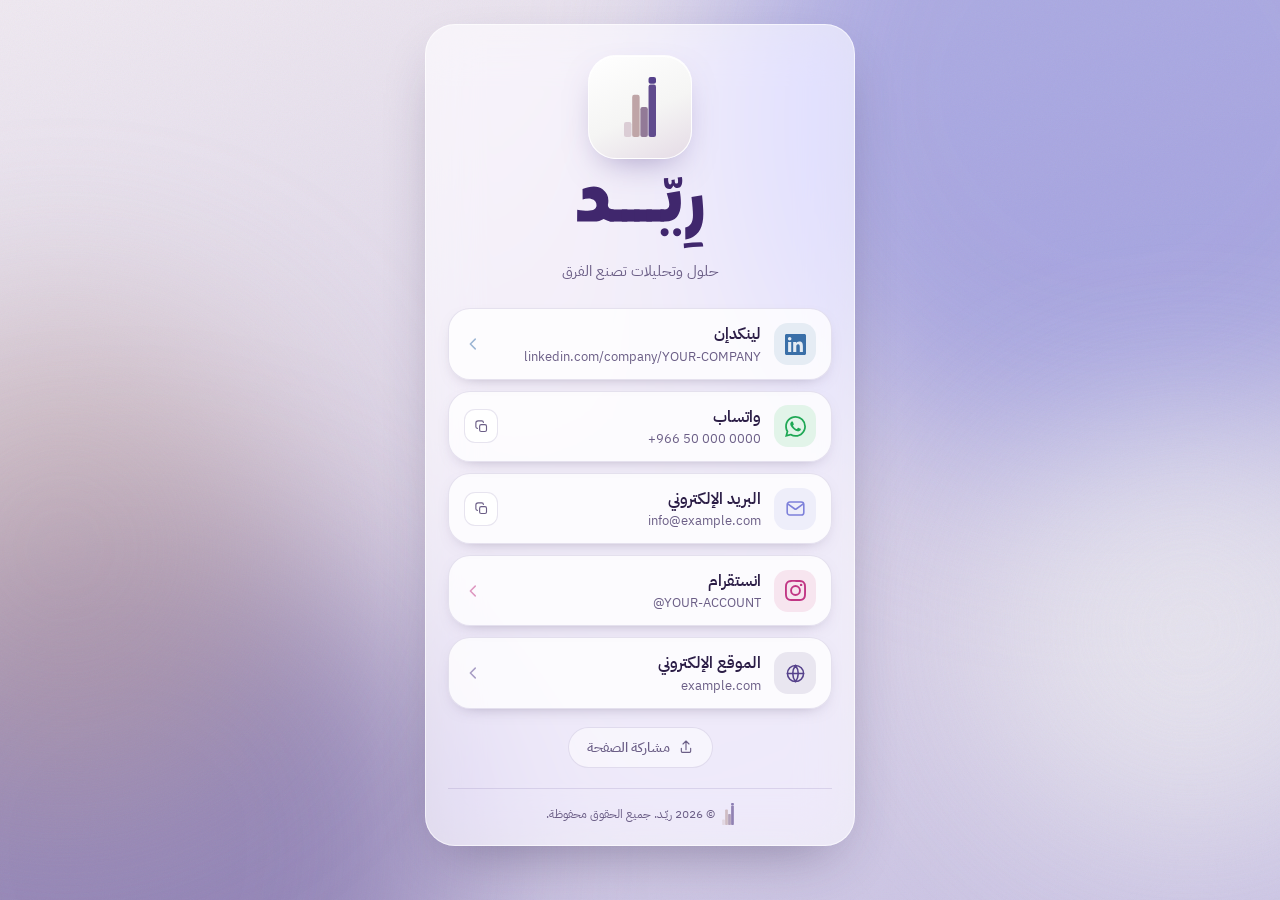
==== index.html @ 71f892b1 "Add Rayyed link-in-bio page A single static page collecting the company's LinkedIn, WhatsApp, email," ====
<!DOCTYPE html>
<html lang="ar" dir="rtl">
<head>
<meta charset="utf-8">
<meta name="viewport" content="width=device-width, initial-scale=1, viewport-fit=cover">
<title>ريّــد — روابط التواصل</title>
<meta name="description" content="كل روابط شركة ريّد في مكان واحد: لينكدإن، واتساب، البريد الإلكتروني، انستقرام، والموقع الإلكتروني.">
<meta name="theme-color" content="#55418B">

<meta property="og:type" content="website">
<meta property="og:title" content="ريّــد — روابط التواصل">
<meta property="og:description" content="كل روابط شركة ريّد في مكان واحد.">
<meta property="og:image" content="assets/og.jpg">
<meta name="twitter:card" content="summary_large_image">

<link rel="icon" href="assets/favicon.svg" type="image/svg+xml">
<link rel="apple-touch-icon" href="assets/apple-touch-icon.png">

<link rel="preconnect" href="https://fonts.googleapis.com">
<link rel="preconnect" href="https://fonts.gstatic.com" crossorigin>
<link href="https://fonts.googleapis.com/css2?family=IBM+Plex+Sans+Arabic:wght@400;500;600;700&display=swap" rel="stylesheet">

<link rel="stylesheet" href="styles.css">
</head>
<body>

<div class="aurora" aria-hidden="true">
  <span class="blob blob-1"></span>
  <span class="blob blob-2"></span>
  <span class="blob blob-3"></span>
  <span class="blob blob-4"></span>
  <span class="grain"></span>
</div>

<main class="card">

  <header class="head">
    <div class="logo-tile">
      <img src="assets/logo-mark.svg" alt="" width="66" height="124" class="logo-mark">
    </div>
    <h1 class="brand">
      <img src="assets/logo-wordmark.svg" alt="ريّــد" width="206" height="119" class="wordmark" id="wordmark">
    </h1>
    <p class="tagline" id="tagline">حلول وتحليلات تصنع الفرق</p>
  </header>

  <nav class="links" id="links" aria-label="روابط التواصل"></nav>

  <div class="actions">
    <button class="share" id="share" type="button">
      <svg viewBox="0 0 24 24" aria-hidden="true"><path d="M12 3v13M12 3 7.5 7.5M12 3l4.5 4.5M5 14v4.5A1.5 1.5 0 0 0 6.5 20h11a1.5 1.5 0 0 0 1.5-1.5V14"/></svg>
      <span>مشاركة الصفحة</span>
    </button>
  </div>

  <footer class="foot">
    <img src="assets/logo-mark.svg" alt="" width="12" height="22" aria-hidden="true">
    <span>© <span id="year">2026</span> ريّــد. جميع الحقوق محفوظة.</span>
  </footer>

</main>

<div class="toast" id="toast" role="status" aria-live="polite"></div>

<script src="config.js"></script>
<script src="app.js"></script>
</body>
</html>
---- styles.css ----
/* ريّــد — link in bio
   Brand palette taken from the company colour sheet + logo artwork. */

:root{
  /* palette */
  --white-smoke:   #F5F5F4;
  --lavender-blush:#E5DBE6;
  --rosy-taupe:    #BBA0A0;
  --periwinkle:    #7D80DA;
  --dusty-grape:   #55418B;
  --deep-purple:   #40276D;

  /* logo tints */
  --tint-1:#DBCDD5;
  --tint-2:#BFA5A7;
  --tint-3:#927A97;
  --tint-4:#604B8D;

  --ink:        #2B1D46;
  --ink-soft:   #6B5E86;
  --surface:    rgba(255,255,255,.62);
  --surface-2:  rgba(255,255,255,.78);
  --hairline:   rgba(85,65,139,.14);
  --shadow:     0 24px 60px -24px rgba(43,29,70,.45);

  --radius:     22px;
  --radius-lg:  30px;
}

*{box-sizing:border-box}

html,body{min-height:100%}

body{
  margin:0;
  padding:max(24px,env(safe-area-inset-top)) 18px max(28px,env(safe-area-inset-bottom));
  display:flex;
  align-items:center;
  justify-content:center;
  font-family:'IBM Plex Sans Arabic','Segoe UI',system-ui,-apple-system,sans-serif;
  color:var(--ink);
  background:var(--lavender-blush);
  -webkit-font-smoothing:antialiased;
  text-rendering:optimizeLegibility;
}

/* ---------- background ---------- */

.aurora{position:fixed;inset:0;z-index:-1;overflow:hidden;background:linear-gradient(160deg,#EFE9F1 0%,#DDD5E8 45%,#C9C2E4 100%)}

.blob{position:absolute;border-radius:50%;filter:blur(90px);opacity:.75;will-change:transform}
.blob-1{width:62vmax;height:62vmax;top:-24vmax;right:-18vmax;background:var(--periwinkle);opacity:.55;animation:drift-a 26s ease-in-out infinite alternate}
.blob-2{width:52vmax;height:52vmax;bottom:-22vmax;left:-16vmax;background:var(--dusty-grape);opacity:.5;animation:drift-b 32s ease-in-out infinite alternate}
.blob-3{width:38vmax;height:38vmax;top:34%;left:-14vmax;background:var(--rosy-taupe);opacity:.5;animation:drift-c 24s ease-in-out infinite alternate}
.blob-4{width:34vmax;height:34vmax;bottom:6%;right:-10vmax;background:var(--white-smoke);opacity:.6;animation:drift-a 30s ease-in-out infinite alternate-reverse}

@keyframes drift-a{from{transform:translate3d(0,0,0) scale(1)}to{transform:translate3d(-6%,7%,0) scale(1.12)}}
@keyframes drift-b{from{transform:translate3d(0,0,0) scale(1)}to{transform:translate3d(8%,-6%,0) scale(1.1)}}
@keyframes drift-c{from{transform:translate3d(0,0,0) scale(1)}to{transform:translate3d(5%,-9%,0) scale(1.15)}}

/* fine grain, same feel as the brand colour sheet */
.grain{
  position:absolute;inset:-50%;opacity:.055;pointer-events:none;
  background-image:url("data:image/svg+xml,%3Csvg xmlns='http://www.w3.org/2000/svg' width='160' height='160'%3E%3Cfilter id='n'%3E%3CfeTurbulence type='fractalNoise' baseFrequency='.85' numOctaves='3'/%3E%3C/filter%3E%3Crect width='160' height='160' filter='url(%23n)'/%3E%3C/svg%3E");
}

/* ---------- card ---------- */

.card{
  width:100%;
  max-width:430px;
  padding:30px 22px 20px;
  border-radius:var(--radius-lg);
  background:var(--surface);
  border:1px solid rgba(255,255,255,.6);
  box-shadow:var(--shadow);
  backdrop-filter:blur(26px) saturate(160%);
  -webkit-backdrop-filter:blur(26px) saturate(160%);
  animation:rise .7s cubic-bezier(.2,.7,.3,1) both;
}

@keyframes rise{from{opacity:0;transform:translateY(18px)}to{opacity:1;transform:none}}

/* ---------- head ---------- */

.head{text-align:center;margin-bottom:26px}

.logo-tile{
  width:104px;height:104px;margin:0 auto 16px;
  display:grid;place-items:center;
  border-radius:28px;
  background:linear-gradient(155deg,#FFFFFF 0%,var(--white-smoke) 55%,var(--lavender-blush) 100%);
  border:1px solid rgba(255,255,255,.9);
  box-shadow:0 14px 34px -14px rgba(85,65,139,.5), inset 0 1px 0 #fff;
}

.logo-mark{display:block;height:60px;width:auto}

.brand{margin:0;line-height:0}

.wordmark{
  display:block;
  margin:0 auto;
  width:clamp(112px,34%,142px);
  height:auto;
}

.tagline{
  margin:10px 0 0;
  font-size:14.5px;
  font-weight:400;
  color:var(--ink-soft);
}

/* ---------- links ---------- */

.links{display:flex;flex-direction:column;gap:11px}

.link{
  --accent:var(--dusty-grape);
  position:relative;
  display:flex;
  align-items:center;
  gap:13px;
  padding:13px 15px;
  border-radius:var(--radius);
  background:var(--surface-2);
  border:1px solid var(--hairline);
  color:var(--ink);
  text-decoration:none;
  box-shadow:0 6px 18px -12px rgba(43,29,70,.55);
  transition:transform .22s cubic-bezier(.2,.7,.3,1), box-shadow .22s ease, background .22s ease, border-color .22s ease;
  animation:rise .55s cubic-bezier(.2,.7,.3,1) both;
  animation-delay:var(--delay,0ms);
}

.link:hover,.link:focus-visible{
  transform:translateY(-2px);
  background:#fff;
  border-color:color-mix(in srgb,var(--accent) 38%,transparent);
  box-shadow:0 16px 30px -16px color-mix(in srgb,var(--accent) 75%,transparent);
}
.link:active{transform:translateY(0) scale(.99)}
.link:focus-visible{outline:2px solid var(--accent);outline-offset:3px}

.link .icon{
  flex:none;
  width:42px;height:42px;
  display:grid;place-items:center;
  border-radius:14px;
  background:color-mix(in srgb,var(--accent) 13%,#fff);
  color:var(--accent);
}
.link .icon svg{width:21px;height:21px;display:block}

.link .text{flex:1;min-width:0;display:flex;flex-direction:column;gap:1px}
.link .label{font-size:15.5px;font-weight:600;line-height:1.5}
.link .value{
  font-size:12.5px;color:var(--ink-soft);
  white-space:nowrap;overflow:hidden;text-overflow:ellipsis;
  direction:ltr;text-align:right;
  font-variant-numeric:tabular-nums;
}
html[dir="rtl"] .link .value{text-align:right;unicode-bidi:plaintext}

.link .chev{flex:none;width:18px;height:18px;color:var(--accent);opacity:.5;transition:transform .22s ease,opacity .22s ease}
.link:hover .chev{opacity:1;transform:translateX(-3px)}

/* copy button sitting inside a link row (whatsapp / email) */
.copy{
  flex:none;
  width:34px;height:34px;
  display:grid;place-items:center;
  border:1px solid var(--hairline);
  border-radius:11px;
  background:#fff;
  color:var(--ink-soft);
  cursor:pointer;
  transition:color .2s ease,border-color .2s ease,transform .2s ease;
}
.copy svg{width:15px;height:15px;display:block}
.copy:hover{color:var(--accent);border-color:color-mix(in srgb,var(--accent) 45%,transparent)}
.copy:active{transform:scale(.92)}
.copy:focus-visible{outline:2px solid var(--accent);outline-offset:2px}

/* brand accents */
.link[data-key="linkedin"] {--accent:#3A6FA8}
.link[data-key="whatsapp"] {--accent:#1FA855}
.link[data-key="email"]    {--accent:#7D80DA}
.link[data-key="instagram"]{--accent:#C13584}
.link[data-key="website"]  {--accent:#55418B}

/* ---------- actions & footer ---------- */

.actions{margin-top:18px;display:flex;justify-content:center}

.share{
  display:inline-flex;align-items:center;gap:8px;
  padding:9px 18px;
  border-radius:999px;
  border:1px solid var(--hairline);
  background:rgba(255,255,255,.5);
  color:var(--ink-soft);
  font:inherit;font-size:13.5px;font-weight:500;
  cursor:pointer;
  transition:color .2s ease,border-color .2s ease,background .2s ease;
}
.share svg{width:16px;height:16px;fill:none;stroke:currentColor;stroke-width:1.7;stroke-linecap:round;stroke-linejoin:round}
.share:hover{color:var(--dusty-grape);background:#fff;border-color:rgba(85,65,139,.35)}
.share:focus-visible{outline:2px solid var(--dusty-grape);outline-offset:3px}

.foot{
  margin-top:20px;padding-top:14px;
  border-top:1px solid var(--hairline);
  display:flex;align-items:center;justify-content:center;gap:7px;
  font-size:12px;color:var(--ink-soft);
}
.foot img{opacity:.65}

/* ---------- toast ---------- */

.toast{
  position:fixed;
  left:50%;bottom:26px;
  transform:translate(-50%,14px);
  padding:10px 18px;
  border-radius:999px;
  background:var(--deep-purple);
  color:#fff;
  font-size:13.5px;font-weight:500;
  box-shadow:0 16px 34px -14px rgba(43,29,70,.8);
  opacity:0;pointer-events:none;
  transition:opacity .25s ease,transform .25s ease;
  z-index:9;
}
.toast.show{opacity:1;transform:translate(-50%,0)}

/* ---------- preferences ---------- */

@media (prefers-reduced-motion:reduce){
  *,*::before,*::after{animation-duration:.001ms!important;animation-iteration-count:1!important;transition-duration:.001ms!important}
}

@media (max-width:360px){
  .card{padding:24px 16px 16px}
  .link{padding:11px 12px;gap:11px}
  .link .icon{width:38px;height:38px}
}
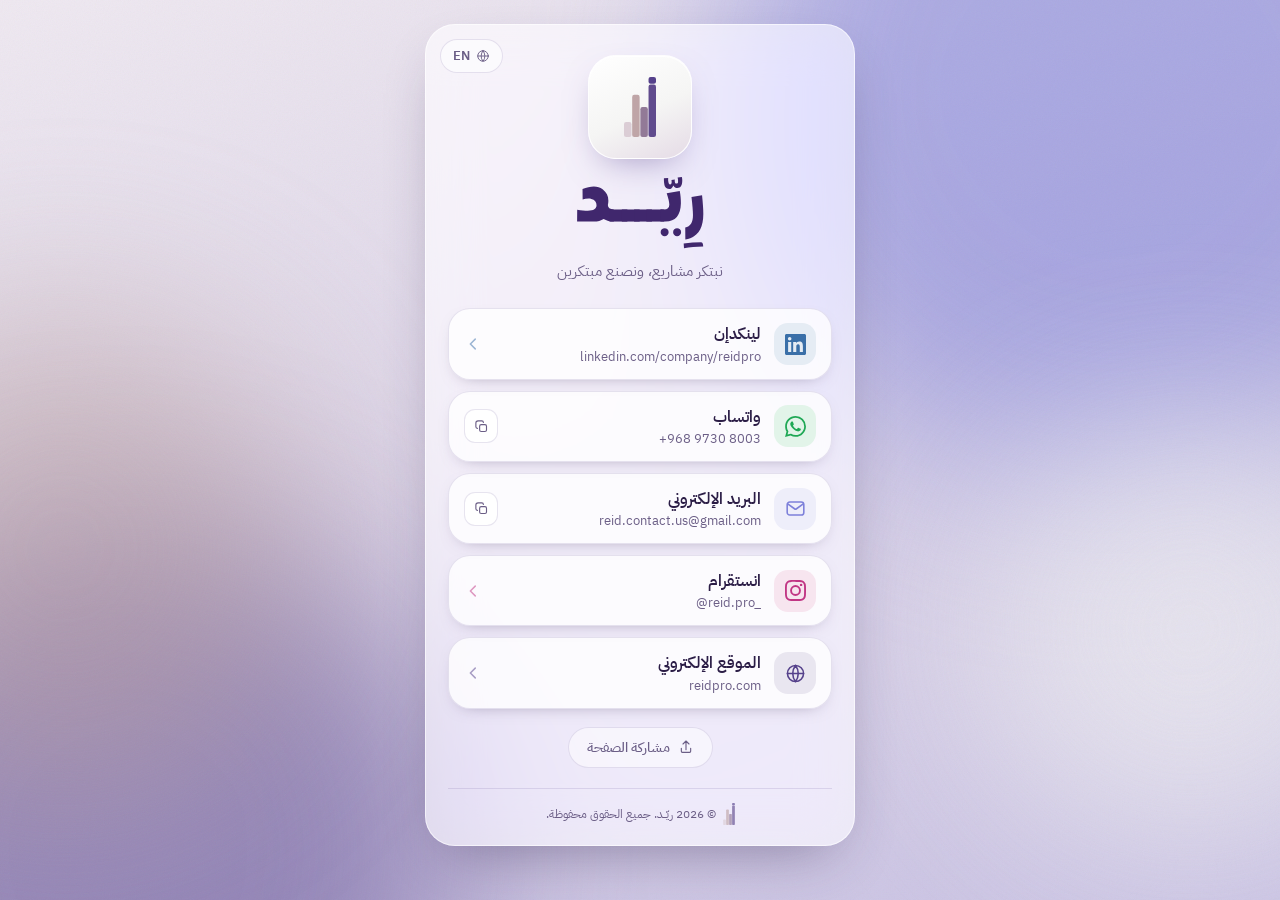
==== commit 1671a64a: "Add an Arabic/English toggle and the new tagline The card now carries a language switch that flips t" ====
--- a/index.html
+++ b/index.html
@@ -9,7 +9,7 @@
 
 <meta property="og:type" content="website">
 <meta property="og:title" content="ريّــد — روابط التواصل">
-<meta property="og:description" content="كل روابط شركة ريّد في مكان واحد.">
+<meta property="og:description" content="نبتكر مشاريع، ونصنع مبتكرين.">
 <meta property="og:image" content="assets/og.jpg">
 <meta name="twitter:card" content="summary_large_image">
 
@@ -34,6 +34,11 @@
 
 <main class="card">
 
+  <button class="lang" id="lang" type="button">
+    <svg viewBox="0 0 24 24" aria-hidden="true"><circle cx="12" cy="12" r="9"/><path d="M3 12h18M12 3a14 14 0 0 1 0 18 14 14 0 0 1 0-18Z"/></svg>
+    <span id="lang-text">EN</span>
+  </button>
+
   <header class="head">
     <div class="logo-tile">
       <img src="assets/logo-mark.svg" alt="" width="66" height="124" class="logo-mark">
@@ -41,21 +46,21 @@
     <h1 class="brand">
       <img src="assets/logo-wordmark.svg" alt="ريّــد" width="206" height="119" class="wordmark" id="wordmark">
     </h1>
-    <p class="tagline" id="tagline">حلول وتحليلات تصنع الفرق</p>
+    <p class="tagline" id="tagline">نبتكر مشاريع، ونصنع مبتكرين</p>
   </header>
 
-  <nav class="links" id="links" aria-label="روابط التواصل"></nav>
+  <nav class="links" id="links"></nav>
 
   <div class="actions">
     <button class="share" id="share" type="button">
       <svg viewBox="0 0 24 24" aria-hidden="true"><path d="M12 3v13M12 3 7.5 7.5M12 3l4.5 4.5M5 14v4.5A1.5 1.5 0 0 0 6.5 20h11a1.5 1.5 0 0 0 1.5-1.5V14"/></svg>
-      <span>مشاركة الصفحة</span>
+      <span id="share-text">مشاركة الصفحة</span>
     </button>
   </div>
 
   <footer class="foot">
     <img src="assets/logo-mark.svg" alt="" width="12" height="22" aria-hidden="true">
-    <span>© <span id="year">2026</span> ريّــد. جميع الحقوق محفوظة.</span>
+    <span id="rights">© 2026 ريّــد. جميع الحقوق محفوظة.</span>
   </footer>
 
 </main>
--- a/styles.css
+++ b/styles.css
@@ -67,6 +67,7 @@
 /* ---------- card ---------- */
 
 .card{
+  position:relative;
   width:100%;
   max-width:430px;
   padding:30px 22px 20px;
@@ -81,6 +82,28 @@
 
 @keyframes rise{from{opacity:0;transform:translateY(18px)}to{opacity:1;transform:none}}
 
+/* ---------- language toggle ---------- */
+
+.lang{
+  position:absolute;
+  top:14px;
+  inset-inline-end:14px;
+  z-index:2;
+  display:inline-flex;align-items:center;gap:6px;
+  padding:6px 12px;
+  border-radius:999px;
+  border:1px solid var(--hairline);
+  background:rgba(255,255,255,.55);
+  color:var(--ink-soft);
+  font:inherit;font-size:12.5px;font-weight:600;line-height:1.6;
+  cursor:pointer;
+  transition:color .2s ease,border-color .2s ease,background .2s ease;
+}
+.lang svg{width:14px;height:14px;flex:none;fill:none;stroke:currentColor;stroke-width:1.6;stroke-linecap:round;stroke-linejoin:round}
+.lang:hover{color:var(--dusty-grape);background:#fff;border-color:rgba(85,65,139,.35)}
+.lang:active{transform:scale(.96)}
+.lang:focus-visible{outline:2px solid var(--dusty-grape);outline-offset:3px}
+
 /* ---------- head ---------- */
 
 .head{text-align:center;margin-bottom:26px}
@@ -158,13 +181,16 @@
 .link .value{
   font-size:12.5px;color:var(--ink-soft);
   white-space:nowrap;overflow:hidden;text-overflow:ellipsis;
-  direction:ltr;text-align:right;
+  direction:ltr;unicode-bidi:plaintext;
   font-variant-numeric:tabular-nums;
 }
-html[dir="rtl"] .link .value{text-align:right;unicode-bidi:plaintext}
+html[dir="rtl"] .link .value{text-align:right}
+html[dir="ltr"] .link .value{text-align:left}
 
 .link .chev{flex:none;width:18px;height:18px;color:var(--accent);opacity:.5;transition:transform .22s ease,opacity .22s ease}
+html[dir="ltr"] .link .chev{transform:scaleX(-1)}
 .link:hover .chev{opacity:1;transform:translateX(-3px)}
+html[dir="ltr"] .link:hover .chev{transform:scaleX(-1) translateX(-3px)}
 
 /* copy button sitting inside a link row (whatsapp / email) */
 .copy{
